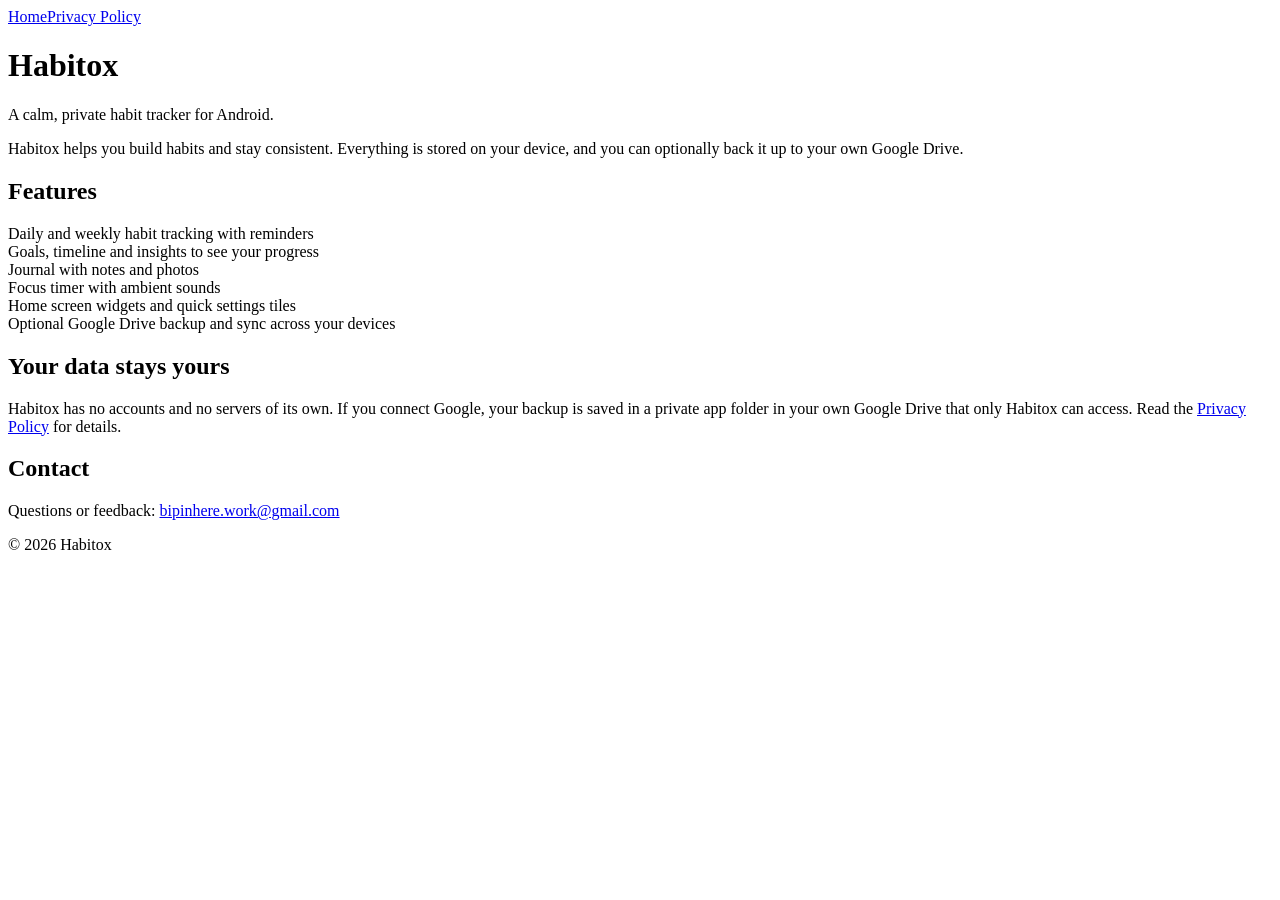
==== index.html @ 5287f6bb "Add Habitox website homepage" ====
<!doctype html>
<html lang="en">
<head>
<meta charset="utf-8">
<meta name="viewport" content="width=device-width, initial-scale=1">
<title>Habitox – Habit Tracker for Android</title>
<meta name="description" content="Habitox is a habit tracker with reminders, goals, journal, focus timer and optional Google Drive backup.">
<link rel="stylesheet" href="style.css">
</head>
<body>
<main>
<nav><a href="index.html">Home</a><a href="privacy.html">Privacy Policy</a></nav>
<h1>Habitox</h1>
<p class="muted">A calm, private habit tracker for Android.</p>
<p>Habitox helps you build habits and stay consistent. Everything is stored on your device, and you can optionally back it up to your own Google Drive.</p>

<h2>Features</h2>
<div class="card">Daily and weekly habit tracking with reminders</div>
<div class="card">Goals, timeline and insights to see your progress</div>
<div class="card">Journal with notes and photos</div>
<div class="card">Focus timer with ambient sounds</div>
<div class="card">Home screen widgets and quick settings tiles</div>
<div class="card">Optional Google Drive backup and sync across your devices</div>

<h2>Your data stays yours</h2>
<p>Habitox has no accounts and no servers of its own. If you connect Google, your backup is saved in a private app folder in your own Google Drive that only Habitox can access. Read the <a href="privacy.html">Privacy Policy</a> for details.</p>

<h2>Contact</h2>
<p>Questions or feedback: <a href="mailto:bipinhere.work@gmail.com">bipinhere.work@gmail.com</a></p>

<footer>&copy; 2026 Habitox</footer>
</main>
</body>
</html>
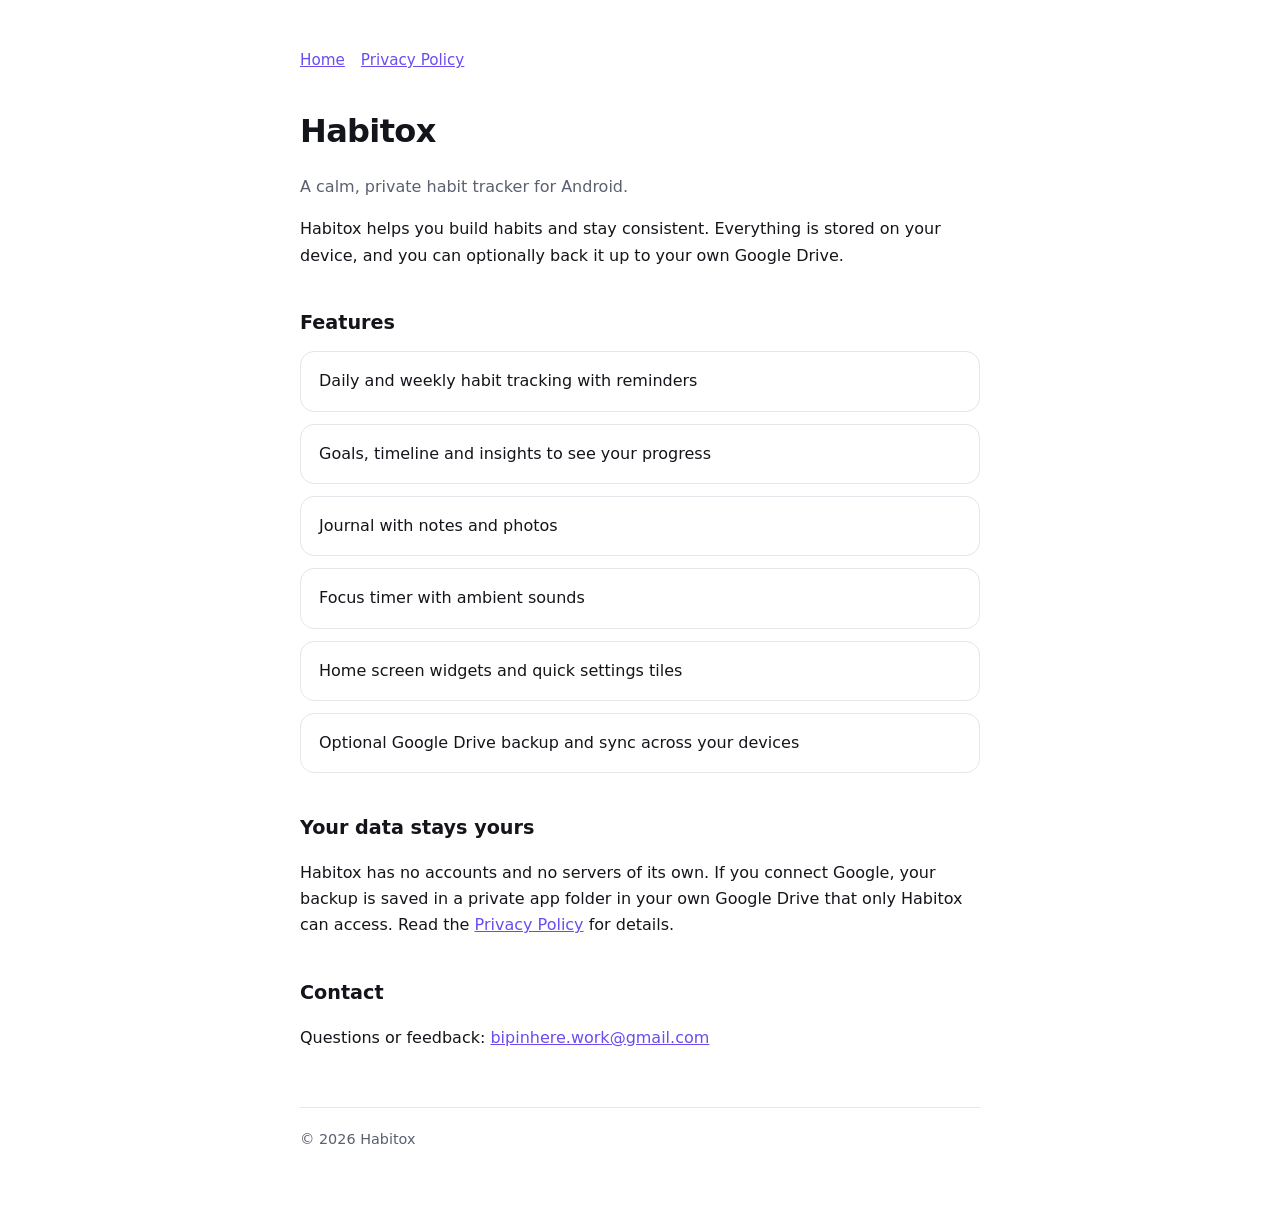
==== commit 4b685eaa: "Add files via upload" ====
--- a/index.html
+++ b/index.html
@@ -2,6 +2,7 @@
 <html lang="en">
 <head>
 <meta charset="utf-8">
+<meta name="google-site-verification" content="-B8uwOBz8mSK8mNRCr-qkgInJ1uf2ErxS9CBhexUYtQ" />
 <meta name="viewport" content="width=device-width, initial-scale=1">
 <title>Habitox – Habit Tracker for Android</title>
 <meta name="description" content="Habitox is a habit tracker with reminders, goals, journal, focus timer and optional Google Drive backup.">
@@ -31,4 +32,4 @@
 <footer>&copy; 2026 Habitox</footer>
 </main>
 </body>
-</html>+</html>
--- a/style.css
+++ b/style.css
@@ -0,0 +1,14 @@
+:root{--bg:#fff;--fg:#14151a;--muted:#5b6070;--line:#e4e6ec;--accent:#6c4cf1}
+@media (prefers-color-scheme:dark){:root{--bg:#0f1014;--fg:#f1f2f6;--muted:#a1a6b6;--line:#262833;--accent:#9d86ff}}
+*{box-sizing:border-box}
+body{margin:0;background:var(--bg);color:var(--fg);font:16px/1.65 system-ui,-apple-system,"Segoe UI",Roboto,sans-serif}
+main{max-width:720px;margin:0 auto;padding:48px 20px 80px}
+h1{font-size:2rem;margin:0 0 .4em;letter-spacing:-.02em}
+h2{font-size:1.2rem;margin:2em 0 .5em}
+p,li{color:var(--fg)}
+.muted{color:var(--muted)}
+a{color:var(--accent)}
+ul{padding-left:1.2em}
+nav{display:flex;gap:16px;margin-bottom:32px;font-size:.95rem}
+footer{margin-top:56px;padding-top:20px;border-top:1px solid var(--line);color:var(--muted);font-size:.9rem}
+.card{border:1px solid var(--line);border-radius:14px;padding:16px 18px;margin:12px 0}
